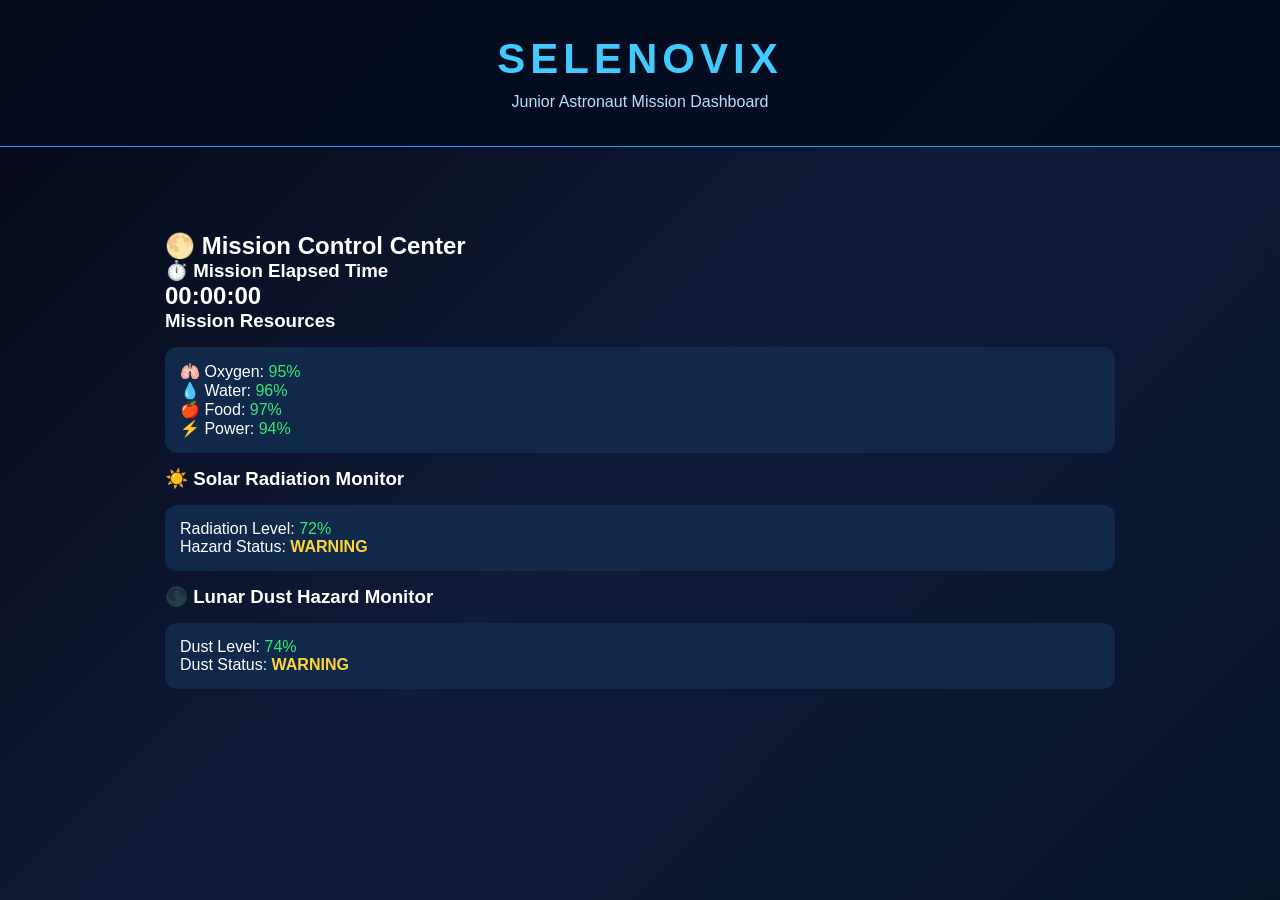
==== dashboard.html @ 4ffe2623 "Add mission dashboard and lunar hazard monitoring" ====
<!DOCTYPE html>
<html lang="en">

<head>
    <meta charset="UTF-8">
    <meta name="viewport" content="width=device-width, initial-scale=1.0">

    <title>SELENOVIX - Mission Dashboard</title>

    <link rel="stylesheet" href="css/style.css">

    <style>
        .monitor-card {
            background: #10294a;
            padding: 15px;
            margin: 15px 0;
            border-radius: 12px;
        }

        .status-normal {
            color: #32e875 !important;
        }

        .status-warning {
            color: #ffd43b !important;
        }

        .status-danger {
            color: #ff4545 !important;
        }

        main {
            padding: 25px;
            overflow-y: auto;
            height: 100%;
            box-sizing: border-box;
        }
    </style>
</head>

<body>

    <header>
        <h1>SELENOVIX</h1>
        <p>Junior Astronaut Mission Dashboard</p>
    </header>

    <main>

        <h2>🌕 Mission Control Center</h2>

        <h3>⏱️ Mission Elapsed Time</h3>
        <h2 id="missionTimer">00:00:00</h2>

        <h3>Mission Resources</h3>

        <div class="monitor-card">
            <p>🫁 Oxygen: <span id="oxygenValue" class="status-normal">100%</span></p>
            <p>💧 Water: <span id="waterValue" class="status-normal">100%</span></p>
            <p>🍎 Food: <span id="foodValue" class="status-normal">100%</span></p>
            <p>⚡ Power: <span id="powerValue" class="status-normal">100%</span></p>
        </div>

        <h3>☀️ Solar Radiation Monitor</h3>

        <div class="monitor-card">
            <p>Radiation Level:
                <span id="radiationValue">20%</span>
            </p>

            <p>Hazard Status:
                <strong id="radiationStatus" class="status-normal">Normal</strong>
            </p>
        </div>

        <h3>🌑 Lunar Dust Hazard Monitor</h3>

        <div class="monitor-card">
            <p>Dust Level:
                <span id="dustValue">15%</span>
            </p>

            <p>Dust Status:
                <strong id="dustStatus" class="status-normal">Normal</strong>
            </p>
        </div>

    </main>

    <script src="js/resources.js"></script>
    <script src="js/simulation.js"></script>
    <script src="js/solar.js"></script>
    <script src="js/dust.js"></script>
    <script src="js/dashboard.js"></script>

</body>
</html>
---- css/style.css ----
/* SELENOVIX - Main Website Design */

* {
    margin: 0;
    padding: 0;
    box-sizing: border-box;
}

body {
    font-family: Arial, sans-serif;
    background: linear-gradient(135deg, #050816, #101b38, #07152b);
    color: #ffffff;
    min-height: 100vh;
}

/* Header */

header {
    text-align: center;
    padding: 35px 20px;
    background: rgba(4, 12, 30, 0.9);
    border-bottom: 1px solid #1b9fff;
}

header h1 {
    font-size: 42px;
    letter-spacing: 5px;
    color: #42caff;
}

header p {
    margin-top: 10px;
    color: #b7dfff;
    font-size: 16px;
}

/* Main Content */

main {
    width: 90%;
    max-width: 1000px;
    margin: 60px auto;
}

/* Welcome Section */

.welcome {
    text-align: center;
    padding: 65px 25px;
    background: rgba(20, 43, 78, 0.75);
    border: 1px solid #258bce;
    border-radius: 15px;
    box-shadow: 0 0 25px rgba(0, 160, 255, 0.15);
}

.welcome h2 {
    font-size: 32px;
    margin-bottom: 20px;
    color: #ffffff;
}

.welcome p {
    font-size: 18px;
    line-height: 1.7;
    color: #c9e6ff;
}

/* Start Mission Button */

button {
    margin-top: 30px;
    padding: 15px 35px;
    border: none;
    border-radius: 8px;
    background: #08a9e8;
    color: #ffffff;
    font-size: 17px;
    font-weight: bold;
    cursor: pointer;
    transition: 0.3s;
}

button:hover {
    background: #007bb5;
    transform: scale(1.05);
}

/* Mission Information */

.mission-info {
    margin-top: 30px;
    padding: 35px;
    background: rgba(13, 30, 57, 0.9);
    border-left: 4px solid #42caff;
    border-radius: 10px;
}

.mission-info h2 {
    color: #42caff;
    margin-bottom: 15px;
}

.mission-info p {
    color: #c9d9ee;
    line-height: 1.8;
    font-size: 16px;
}

/* Footer */

footer {
    text-align: center;
    padding: 25px;
    margin-top: 50px;
    color: #9ebbd8;
    border-top: 1px solid #243b5b;
    font-size: 14px;
}
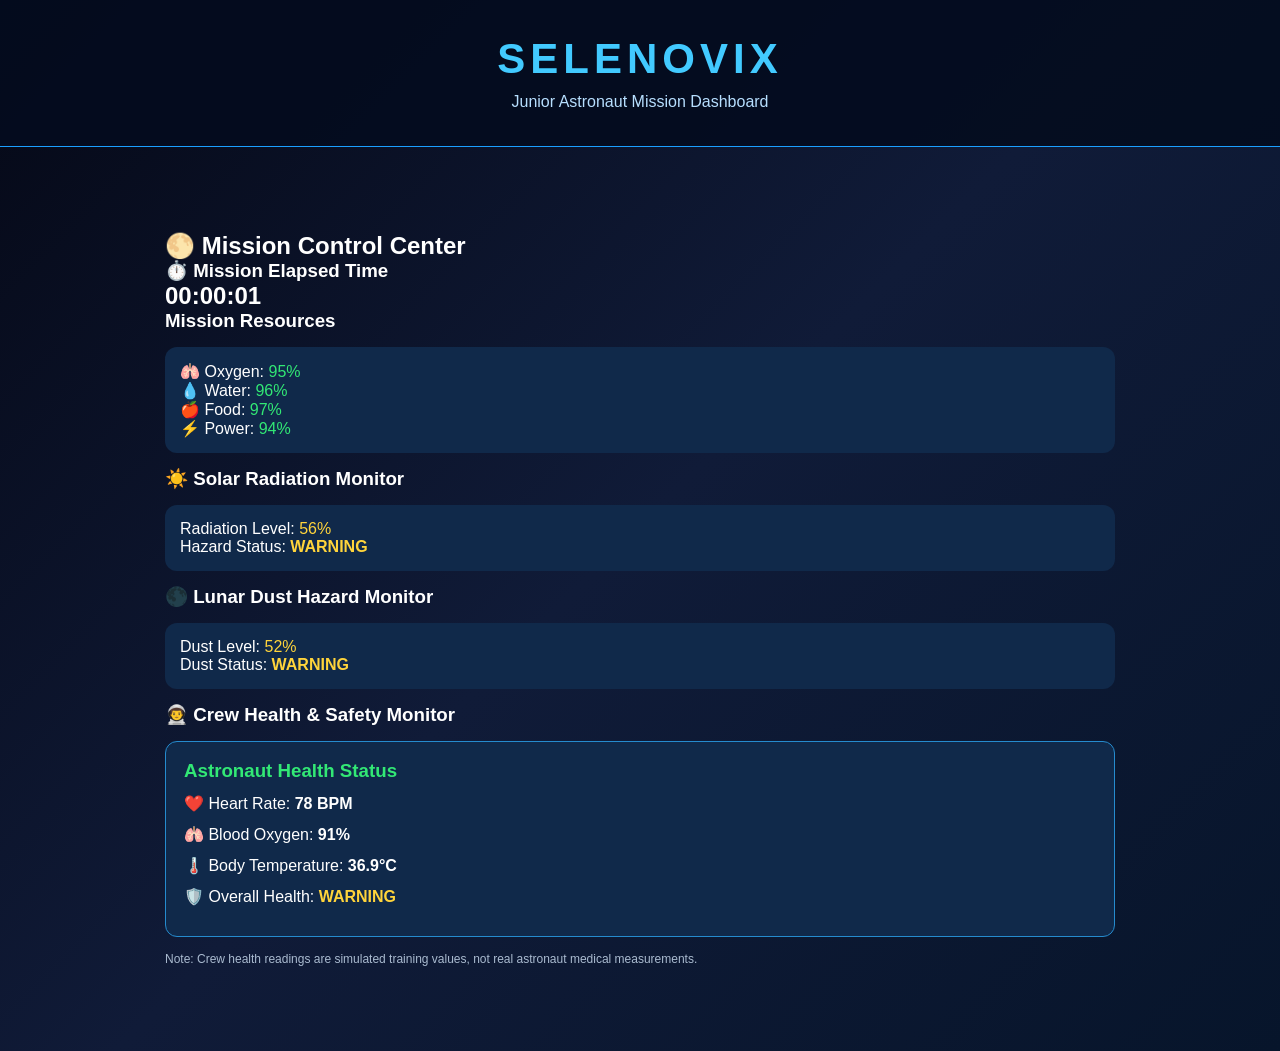
==== commit 1385046a: "Add Emergency Center and crew safety monitoring" ====
--- a/dashboard.html
+++ b/dashboard.html
@@ -36,6 +36,23 @@
             height: 100%;
             box-sizing: border-box;
         }
+
+        .crew-card {
+            background: #10294a;
+            padding: 18px;
+            margin: 15px 0;
+            border-radius: 12px;
+            border: 1px solid #258bce;
+        }
+
+        .crew-card p {
+            font-size: 16px;
+            margin: 12px 0;
+        }
+
+        .crew-health-title {
+            color: #32e875;
+        }
     </style>
 </head>
 
@@ -50,18 +67,32 @@
 
         <h2>🌕 Mission Control Center</h2>
 
+        <!-- Mission Timer -->
         <h3>⏱️ Mission Elapsed Time</h3>
         <h2 id="missionTimer">00:00:00</h2>
 
+        <!-- Mission Resources -->
         <h3>Mission Resources</h3>
 
         <div class="monitor-card">
-            <p>🫁 Oxygen: <span id="oxygenValue" class="status-normal">100%</span></p>
-            <p>💧 Water: <span id="waterValue" class="status-normal">100%</span></p>
-            <p>🍎 Food: <span id="foodValue" class="status-normal">100%</span></p>
-            <p>⚡ Power: <span id="powerValue" class="status-normal">100%</span></p>
+            <p>🫁 Oxygen:
+                <span id="oxygenValue" class="status-normal">100%</span>
+            </p>
+
+            <p>💧 Water:
+                <span id="waterValue" class="status-normal">100%</span>
+            </p>
+
+            <p>🍎 Food:
+                <span id="foodValue" class="status-normal">100%</span>
+            </p>
+
+            <p>⚡ Power:
+                <span id="powerValue" class="status-normal">100%</span>
+            </p>
         </div>
 
+        <!-- Solar Radiation Monitor -->
         <h3>☀️ Solar Radiation Monitor</h3>
 
         <div class="monitor-card">
@@ -70,10 +101,13 @@
             </p>
 
             <p>Hazard Status:
-                <strong id="radiationStatus" class="status-normal">Normal</strong>
+                <strong id="radiationStatus" class="status-normal">
+                    Normal
+                </strong>
             </p>
         </div>
 
+        <!-- Lunar Dust Monitor -->
         <h3>🌑 Lunar Dust Hazard Monitor</h3>
 
         <div class="monitor-card">
@@ -82,16 +116,54 @@
             </p>
 
             <p>Dust Status:
-                <strong id="dustStatus" class="status-normal">Normal</strong>
+                <strong id="dustStatus" class="status-normal">
+                    Normal
+                </strong>
             </p>
         </div>
 
+        <!-- Crew Health Monitor -->
+        <h3>👨‍🚀 Crew Health & Safety Monitor</h3>
+
+        <div class="crew-card">
+
+            <h3 class="crew-health-title">
+                Astronaut Health Status
+            </h3>
+
+            <p>❤️ Heart Rate:
+                <strong id="heartRateValue">75 BPM</strong>
+            </p>
+
+            <p>🫁 Blood Oxygen:
+                <strong id="crewOxygenValue">98%</strong>
+            </p>
+
+            <p>🌡️ Body Temperature:
+                <strong id="temperatureValue">37°C</strong>
+            </p>
+
+            <p>🛡️ Overall Health:
+                <strong id="crewHealthStatus" class="status-normal">
+                    Normal
+                </strong>
+            </p>
+
+        </div>
+
+        <p style="font-size: 12px; color: #aabbd0;">
+            Note: Crew health readings are simulated training values,
+            not real astronaut medical measurements.
+        </p>
+
     </main>
 
+    <!-- JavaScript Files -->
     <script src="js/resources.js"></script>
     <script src="js/simulation.js"></script>
     <script src="js/solar.js"></script>
     <script src="js/dust.js"></script>
+    <script src="js/crew.js"></script>
     <script src="js/dashboard.js"></script>
 
 </body>
